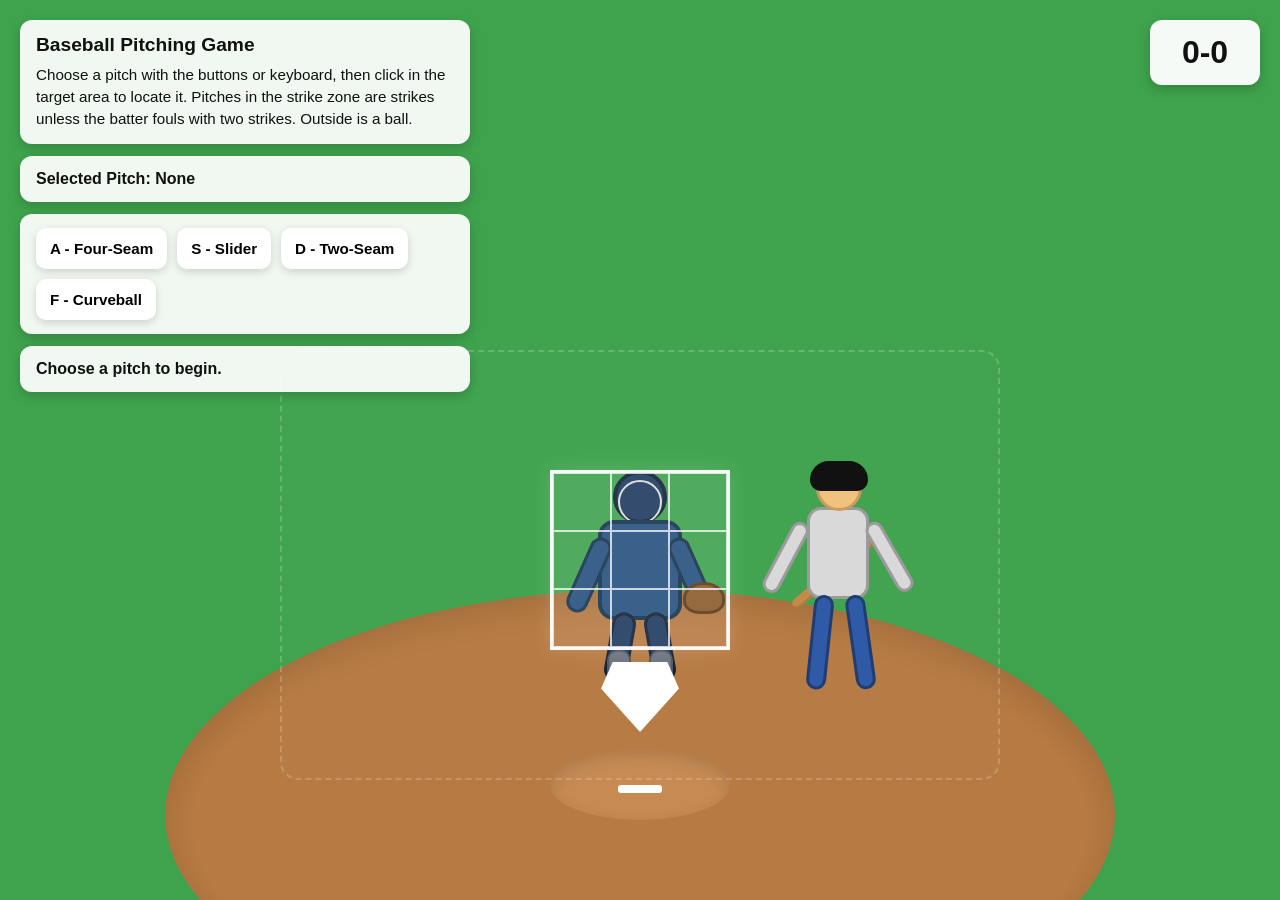
==== baseball9.html @ 01ddf3a2 "Add files via upload" ====
<!DOCTYPE html>
<html lang="en">
<head>
  <meta charset="UTF-8" />
  <meta name="viewport" content="width=device-width, initial-scale=1.0" />
  <title>Baseball Pitching Game - Batter Version</title>
  <style>
    * {
      box-sizing: border-box;
    }

    body {
      margin: 0;
      font-family: Arial, sans-serif;
      background: #3fa34d;
      min-height: 100vh;
      overflow: hidden;
      position: relative;
    }

    .scoreboard {
      position: absolute;
      top: 20px;
      right: 20px;
      z-index: 30;
      background: rgba(255, 255, 255, 0.95);
      color: #111;
      padding: 14px 22px;
      border-radius: 12px;
      box-shadow: 0 4px 12px rgba(0, 0, 0, 0.2);
      font-size: 2rem;
      font-weight: bold;
      min-width: 110px;
      text-align: center;
    }

    .ui {
      position: absolute;
      top: 20px;
      left: 20px;
      z-index: 30;
      display: flex;
      flex-direction: column;
      gap: 12px;
      max-width: 450px;
    }

    .panel {
      background: rgba(255, 255, 255, 0.92);
      color: #111;
      padding: 14px 16px;
      border-radius: 12px;
      box-shadow: 0 4px 12px rgba(0, 0, 0, 0.18);
    }

    .panel h1 {
      font-size: 1.2rem;
      margin: 0 0 8px 0;
    }

    .panel p {
      margin: 0;
      line-height: 1.45;
      font-size: 0.95rem;
    }

    .pitch-display {
      font-weight: bold;
    }

    .message {
      min-height: 22px;
      font-weight: bold;
    }

    .controls {
      display: flex;
      flex-wrap: wrap;
      gap: 10px;
    }

    .pitch-btn {
      border: none;
      padding: 12px 14px;
      border-radius: 10px;
      background: white;
      font-size: 0.95rem;
      font-weight: bold;
      cursor: pointer;
      box-shadow: 0 3px 8px rgba(0,0,0,0.15);
      transition: transform 0.15s ease, background 0.15s ease;
    }

    .pitch-btn:hover {
      transform: translateY(-1px);
      background: #f3f3f3;
    }

    .pitch-btn.active {
      background: #ffef9f;
      outline: 3px solid #d89f00;
    }

    .field {
      position: relative;
      width: 100vw;
      height: 100vh;
      overflow: hidden;
      cursor: crosshair;
    }

    .dirt-circle {
      position: absolute;
      bottom: -140px;
      left: 50%;
      transform: translateX(-50%);
      width: 950px;
      height: 450px;
      background: #b67a42;
      border-radius: 50%;
      box-shadow: inset 0 10px 30px rgba(0,0,0,0.12);
    }

    .mound {
      position: absolute;
      bottom: 80px;
      left: 50%;
      transform: translateX(-50%);
      width: 180px;
      height: 70px;
      background: #c68a52;
      border-radius: 50%;
      box-shadow: inset 0 6px 16px rgba(0,0,0,0.12);
      z-index: 2;
    }

    .rubber {
      position: absolute;
      bottom: 107px;
      left: 50%;
      transform: translateX(-50%);
      width: 44px;
      height: 8px;
      background: white;
      border-radius: 3px;
      z-index: 3;
    }

    .home-plate {
      position: absolute;
      bottom: 168px;
      left: 50%;
      transform: translateX(-50%);
      width: 78px;
      height: 70px;
      background: white;
      clip-path: polygon(15% 0%, 85% 0%, 100% 38%, 50% 100%, 0% 38%);
      z-index: 10;
      box-shadow: 0 2px 8px rgba(0,0,0,0.2);
    }

    .target-area {
      position: absolute;
      left: 50%;
      bottom: 120px;
      transform: translateX(-50%);
      width: 720px;
      height: 430px;
      z-index: 9;
      border: 2px dashed rgba(255,255,255,0.18);
      border-radius: 18px;
      background: rgba(255,255,255,0.02);
    }

    .catcher {
      position: absolute;
      left: 50%;
      bottom: 210px;
      transform: translateX(-50%);
      width: 180px;
      height: 220px;
      z-index: 7;
      pointer-events: none;
    }

    .catcher-head {
      position: absolute;
      top: 0;
      left: 50%;
      transform: translateX(-50%);
      width: 54px;
      height: 54px;
      border-radius: 50%;
      background: #1f3a5f;
      border: 4px solid #0f2238;
    }

    .catcher-mask {
      position: absolute;
      top: 10px;
      left: 50%;
      transform: translateX(-50%);
      width: 44px;
      height: 44px;
      border: 2px solid #dcdcdc;
      border-radius: 50%;
    }

    .catcher-body {
      position: absolute;
      top: 50px;
      left: 50%;
      transform: translateX(-50%);
      width: 84px;
      height: 100px;
      background: #24507e;
      border-radius: 16px;
      border: 4px solid #15314d;
    }

    .arm-left,
    .arm-right {
      position: absolute;
      top: 65px;
      width: 22px;
      height: 80px;
      background: #24507e;
      border-radius: 14px;
      border: 3px solid #15314d;
    }

    .arm-left {
      left: 28px;
      transform: rotate(24deg);
    }

    .arm-right {
      right: 28px;
      transform: rotate(-24deg);
    }

    .glove {
      position: absolute;
      top: 112px;
      right: 5px;
      width: 42px;
      height: 32px;
      background: #8b5a2b;
      border-radius: 50% 50% 40% 40%;
      border: 3px solid #5b3a18;
    }

    .leg-left,
    .leg-right {
      position: absolute;
      top: 142px;
      width: 24px;
      height: 70px;
      background: #1f3a5f;
      border-radius: 14px;
      border: 3px solid #102033;
    }

    .leg-left {
      left: 58px;
      transform: rotate(10deg);
    }

    .leg-right {
      right: 58px;
      transform: rotate(-10deg);
    }

    .shin-left,
    .shin-right {
      position: absolute;
      top: 180px;
      width: 24px;
      height: 36px;
      background: #6c737f;
      border-radius: 10px;
      border: 2px solid #4f5560;
    }

    .shin-left {
      left: 57px;
    }

    .shin-right {
      right: 57px;
    }

    .batter {
      position: absolute;
      left: calc(50% + 120px);
      bottom: 175px;
      width: 170px;
      height: 260px;
      z-index: 11;
      transform-origin: bottom center;
      transition: transform 0.18s ease;
      pointer-events: none;
    }

    .batter.swinging {
      transform: rotate(-8deg);
    }

    .batter-head {
      position: absolute;
      top: 0;
      left: 56px;
      width: 46px;
      height: 46px;
      border-radius: 50%;
      background: #f1c27d;
      border: 3px solid #c89b5f;
      z-index: 2;
    }

    .batter-helmet {
      position: absolute;
      top: -4px;
      left: 50px;
      width: 58px;
      height: 30px;
      background: #111;
      border-radius: 30px 30px 18px 18px;
      z-index: 3;
    }

    .batter-body {
      position: absolute;
      top: 42px;
      left: 47px;
      width: 62px;
      height: 92px;
      background: #d9d9d9;
      border: 3px solid #9b9b9b;
      border-radius: 14px;
    }

    .batter-arm-front,
    .batter-arm-back {
      position: absolute;
      top: 58px;
      width: 18px;
      height: 78px;
      background: #d9d9d9;
      border: 3px solid #9b9b9b;
      border-radius: 12px;
      transform-origin: top center;
      transition: transform 0.18s ease;
    }

    .batter-arm-back {
      left: 35px;
      transform: rotate(28deg);
    }

    .batter-arm-front {
      left: 101px;
      transform: rotate(-30deg);
    }

    .batter.swinging .batter-arm-back {
      transform: rotate(75deg);
    }

    .batter.swinging .batter-arm-front {
      transform: rotate(-78deg);
    }

    .batter-leg-left,
    .batter-leg-right {
      position: absolute;
      top: 130px;
      width: 20px;
      height: 95px;
      background: #2f5aa8;
      border: 3px solid #1f3d72;
      border-radius: 12px;
      transform-origin: top center;
    }

    .batter-leg-left {
      left: 55px;
      transform: rotate(6deg);
    }

    .batter-leg-right {
      left: 84px;
      transform: rotate(-8deg);
    }

    .bat {
      position: absolute;
      top: 72px;
      left: 10px;
      width: 115px;
      height: 10px;
      background: #c48a48;
      border-radius: 6px;
      transform: rotate(-40deg);
      transform-origin: 100px center;
      transition: transform 0.18s ease;
      box-shadow: inset 0 -2px 0 rgba(0,0,0,0.12);
    }

    .batter.swinging .bat {
      transform: rotate(30deg);
    }

    .strike-zone {
      position: absolute;
      left: 50%;
      bottom: 250px;
      transform: translateX(-50%);
      width: 180px;
      height: 180px;
      display: grid;
      grid-template-columns: repeat(3, 1fr);
      grid-template-rows: repeat(3, 1fr);
      border: 3px solid rgba(255,255,255,0.95);
      background: rgba(255,255,255,0.08);
      z-index: 12;
      box-shadow: 0 0 18px rgba(255,255,255,0.15);
    }

    .cell {
      border: 1px solid rgba(255,255,255,0.75);  
    } 

    .catcher,
    .batter,
    .home-plate,
    .strike-zone,
    .cell {
  pointer-events: none;
    }

    .ball {
      position: absolute;
      width: 18px;
      height: 18px;
      background: white;
      border: 2px solid #b22222;
      border-radius: 50%;
      transform: translate(-50%, -50%);
      pointer-events: none;
      z-index: 25;
      box-shadow: 0 0 8px rgba(0,0,0,0.22);
    }

    .trail {
      position: absolute;
      width: 8px;
      height: 8px;
      background: rgba(255,255,255,0.35);
      border-radius: 50%;
      transform: translate(-50%, -50%);
      pointer-events: none;
      z-index: 20;
    }

    @media (max-width: 950px) {
      .ui {
        max-width: 340px;
      }

      .target-area {
        width: 90vw;
        max-width: 560px;
      }

      .batter {
        left: calc(50% + 95px);
        transform: scale(0.9);
        transform-origin: bottom center;
      }

      .strike-zone {
        width: 155px;
        height: 155px;
      }
    }

    @media (max-width: 700px) {
      .ui {
        top: 12px;
        left: 12px;
        right: 12px;
        max-width: none;
      }

      .scoreboard {
        top: 12px;
        right: 12px;
        padding: 10px 14px;
        min-width: 86px;
        font-size: 1.5rem;
      }

      .target-area {
        bottom: 110px;
        height: 390px;
      }

      .strike-zone {
        bottom: 245px;
      }

      .batter {
        left: calc(50% + 80px);
        bottom: 170px;
        transform: scale(0.78);
      }
    }
  </style>
</head>
<body>
  <div class="scoreboard" id="scoreboard">0-0</div>

  <div class="ui">
    <div class="panel">
      <h1>Baseball Pitching Game</h1>
      <p>
        Choose a pitch with the buttons or keyboard, then click in the target area to locate it.
        Pitches in the strike zone are strikes unless the batter fouls with two strikes. Outside is a ball.
      </p>
    </div>

    <div class="panel pitch-display" id="pitchDisplay">Selected Pitch: None</div>

    <div class="panel">
      <div class="controls">
        <button class="pitch-btn" data-pitch="A">A - Four-Seam</button>
        <button class="pitch-btn" data-pitch="S">S - Slider</button>
        <button class="pitch-btn" data-pitch="D">D - Two-Seam</button>
        <button class="pitch-btn" data-pitch="F">F - Curveball</button>
      </div>
    </div>

    <div class="panel message" id="message">Choose a pitch to begin.</div>
  </div>

  <div class="field" id="field">
    <div class="dirt-circle"></div>
    <div class="mound"></div>
    <div class="rubber"></div>

    <div class="target-area" id="targetArea"></div>

    <div class="catcher">
      <div class="catcher-head"></div>
      <div class="catcher-mask"></div>
      <div class="catcher-body"></div>
      <div class="arm-left"></div>
      <div class="arm-right"></div>
      <div class="glove"></div>
      <div class="leg-left"></div>
      <div class="leg-right"></div>
      <div class="shin-left"></div>
      <div class="shin-right"></div>
    </div>

    <div class="batter" id="batter">
      <div class="batter-helmet"></div>
      <div class="batter-head"></div>
      <div class="bat"></div>
      <div class="batter-body"></div>
      <div class="batter-arm-back"></div>
      <div class="batter-arm-front"></div>
      <div class="batter-leg-left"></div>
      <div class="batter-leg-right"></div>
    </div>

    <div class="strike-zone" id="strikeZone">
      <div class="cell"></div>
      <div class="cell"></div>
      <div class="cell"></div>
      <div class="cell"></div>
      <div class="cell"></div>
      <div class="cell"></div>
      <div class="cell"></div>
      <div class="cell"></div>
      <div class="cell"></div>
    </div>

    <div class="home-plate"></div>
  </div>

  <script>
    const scoreboard = document.getElementById("scoreboard");
    const message = document.getElementById("message");
    const pitchDisplay = document.getElementById("pitchDisplay");
    const pitchButtons = document.querySelectorAll(".pitch-btn");
    const targetArea = document.getElementById("targetArea");
    const strikeZone = document.getElementById("strikeZone");
    const field = document.getElementById("field");
    const batter = document.getElementById("batter");

    let selectedPitch = null;
    let balls = 0;
    let strikes = 0;
    let animationRunning = false;

    const pitchNames = {
      A: "Four-Seam Fastball",
      S: "Slider",
      D: "Two-Seam Fastball",
      F: "Curveball"
    };

    function updateScoreboard() {
      scoreboard.textContent = `${balls}-${strikes}`;
    }

    function setPitch(key) {
      selectedPitch = key;
      pitchDisplay.textContent = `Selected Pitch: ${pitchNames[key]}`;
      message.textContent = `Click in the target area to throw a ${pitchNames[key]}.`;

      pitchButtons.forEach(btn => {
        btn.classList.toggle("active", btn.dataset.pitch === key);
      });
    }

    pitchButtons.forEach(btn => {
      btn.addEventListener("click", () => setPitch(btn.dataset.pitch));
    });

    document.addEventListener("keydown", (e) => {
      const key = e.key.toUpperCase();
      if (["A", "S", "D", "F"].includes(key)) {
        setPitch(key);
      }
    });

    function clearVisuals() {
      document.querySelectorAll(".ball, .trail").forEach(el => el.remove());
    }

    function addTrail(x, y) {
      const dot = document.createElement("div");
      dot.className = "trail";
      dot.style.left = `${x}px`;
      dot.style.top = `${y}px`;
      field.appendChild(dot);
      setTimeout(() => dot.remove(), 500);
    }

    function isStrike(finalX, finalY) {
      const zoneRect = strikeZone.getBoundingClientRect();
      return (
        finalX >= zoneRect.left &&
        finalX <= zoneRect.right &&
        finalY >= zoneRect.top &&
        finalY <= zoneRect.bottom
      );
    }

    function swingBatter() {
      batter.classList.add("swinging");
      setTimeout(() => batter.classList.remove("swinging"), 180);
    }

    function resetCountIfNeeded() {
      if (balls >= 4) {
        message.textContent = "Walk! Count resets to 0-0.";
        balls = 0;
        strikes = 0;
      } else if (strikes >= 3) {
        message.textContent = "Strikeout! Count resets to 0-0.";
        balls = 0;
        strikes = 0;
      }
      updateScoreboard();
    }

    function pitchMovement(type, progress) {
      let offsetX = 0;
      let offsetY = 0;

      if (type === "A") {
        offsetX = 0;
        offsetY = 0;
      } else if (type === "S") {
        offsetX = -34 * Math.pow(progress, 1.25);
        offsetY = 4 * Math.sin(progress * Math.PI * 0.5);
      } else if (type === "D") {
        offsetX = 18 * Math.pow(progress, 1.1);
        offsetY = 20 * Math.pow(progress, 1.18);
      } else if (type === "F") {
        offsetX = 0;
        offsetY = 42 * Math.pow(progress, 1.3);
      }

      return { offsetX, offsetY };
    }

    function resolvePitchResult(wasStrike, pitchType) {
      if (!wasStrike) {
        balls++;
        message.textContent = `${pitchNames[pitchType]} misses the zone. Ball.`;
        updateScoreboard();
        resetCountIfNeeded();
        return;
      }

      const roll = Math.random();

      if (strikes < 2) {
        if (roll < 0.35) {
          message.textContent = `Taken strike on the ${pitchNames[pitchType]}.`;
          strikes++;
        } else {
          swingBatter();
          message.textContent = `Swing and miss on the ${pitchNames[pitchType]}.`;
          strikes++;
        }
      } else {
        if (roll < 0.25) {
          swingBatter();
          message.textContent = `Foul ball on the ${pitchNames[pitchType]}. Count stays ${balls}-${strikes}.`;
        } else if (roll < 0.65) {
          swingBatter();
          strikes++;
          message.textContent = `Swing and miss! Strike three on the ${pitchNames[pitchType]}.`;
        } else {
          strikes++;
          message.textContent = `Called strike three on the ${pitchNames[pitchType]}.`;
        }
      }

      updateScoreboard();
      resetCountIfNeeded();
    }

    function animatePitch(targetClientX, targetClientY, pitchType) {
      animationRunning = true;
      clearVisuals();

      const ball = document.createElement("div");
      ball.className = "ball";
      field.appendChild(ball);

      const startX = window.innerWidth / 2;
      const startY = window.innerHeight - 110;

      const duration = 650;
      const startTime = performance.now();
      let lastTrailTime = 0;

      function frame(now) {
        const elapsed = now - startTime;
        const progress = Math.min(elapsed / duration, 1);

        const baseX = startX + (targetClientX - startX) * progress;
        const baseY = startY + (targetClientY - startY) * progress;

        const movement = pitchMovement(pitchType, progress);
        const currentX = baseX + movement.offsetX;
        const currentY = baseY + movement.offsetY;

        ball.style.left = `${currentX}px`;
        ball.style.top = `${currentY}px`;

        if (elapsed - lastTrailTime > 35) {
          addTrail(currentX, currentY);
          lastTrailTime = elapsed;
        }

        if (progress < 1) {
          requestAnimationFrame(frame);
        } else {
          const strike = isStrike(currentX, currentY);
          resolvePitchResult(strike, pitchType);
          animationRunning = false;
        }
      }

      requestAnimationFrame(frame);
    }

    targetArea.addEventListener("click", (e) => {
      if (!selectedPitch) {
        message.textContent = "Pick a pitch first with A, S, D, or F.";
        return;
      }

      if (animationRunning) return;

      animatePitch(e.clientX, e.clientY, selectedPitch);
    });

    updateScoreboard();
  </script>
</body>
</html>
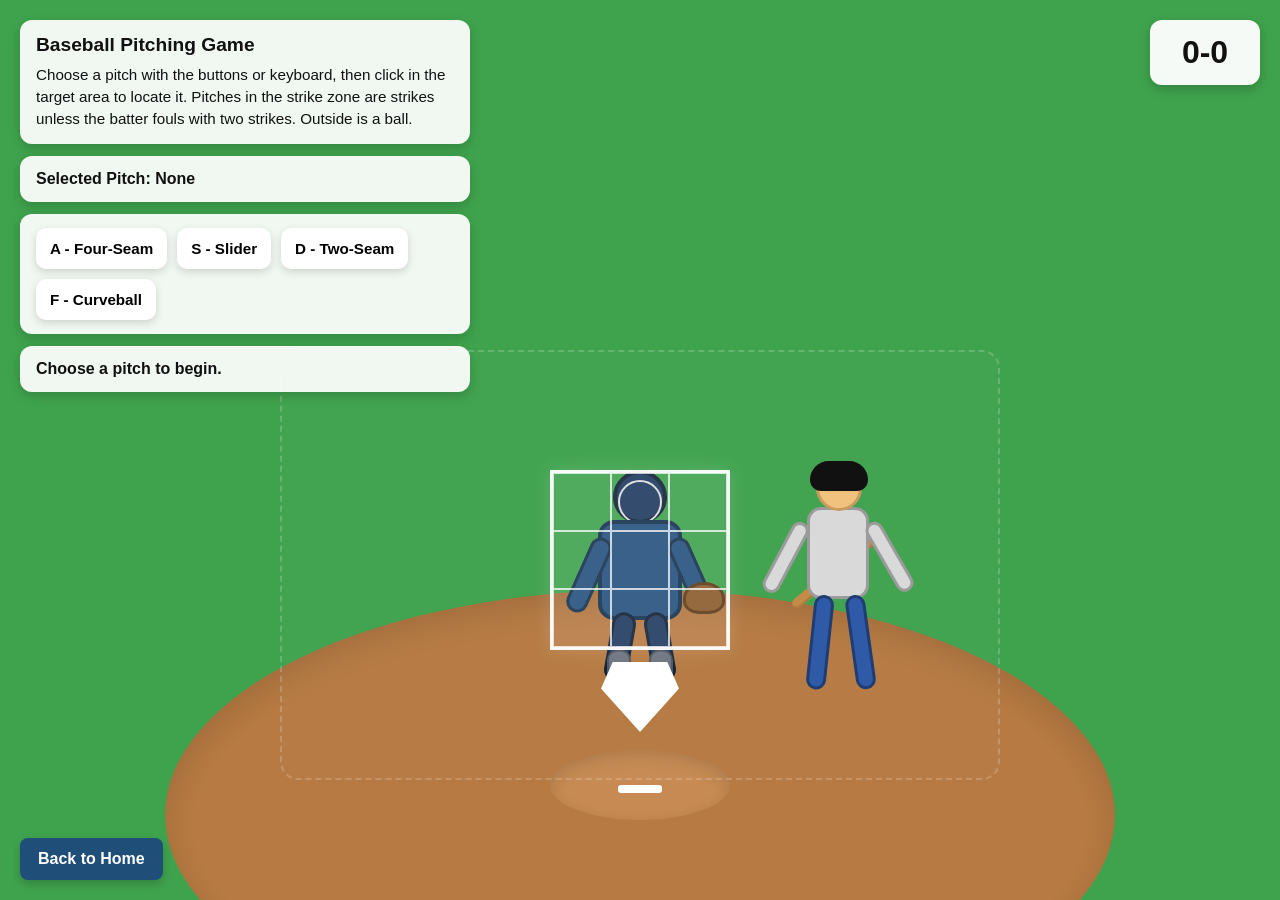
==== commit d363211b: "Add home button to baseball9.html" ====
--- a/baseball9.html
+++ b/baseball9.html
@@ -515,7 +515,32 @@
         bottom: 170px;
         transform: scale(0.78);
       }
-    }
+    } 
+
+    .home-button {
+  position: fixed;
+  bottom: 20px;
+  left: 20px;
+  z-index: 100;
+
+  background: #1f4e79;
+  color: white;
+  text-decoration: none;
+  font-weight: bold;
+
+  padding: 12px 18px;
+  border-radius: 8px;
+
+  box-shadow: 0 4px 10px rgba(0,0,0,0.2);
+  transition: all 0.2s ease;
+}
+
+.home-button:hover {
+  background: #163a5a;
+  transform: translateY(-2px);
+}
+
+  
   </style>
 </head>
 <body>
@@ -795,6 +820,9 @@
     });
 
     updateScoreboard();
-  </script>
+  </script> 
+
+  <a href="index.html" class="home-button">Back to Home</a>
+  
 </body>
-</html>+</html>
